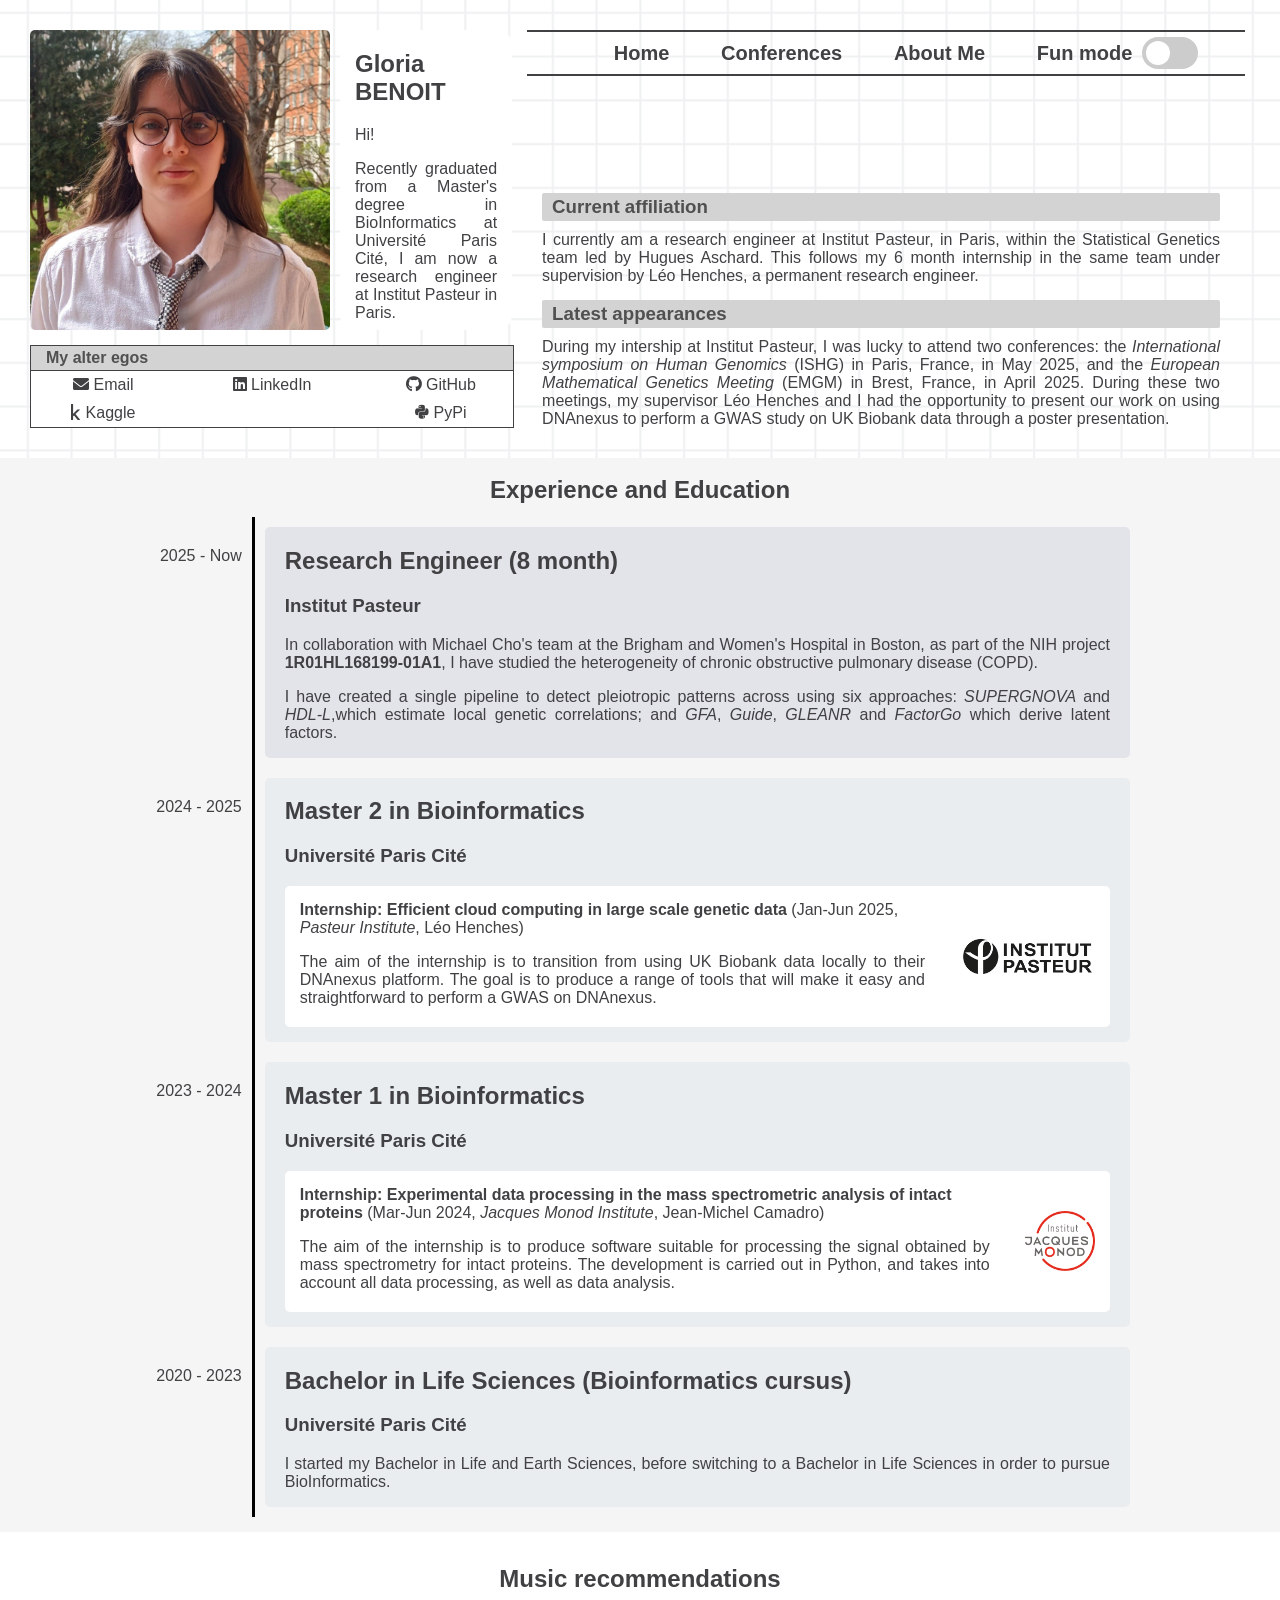
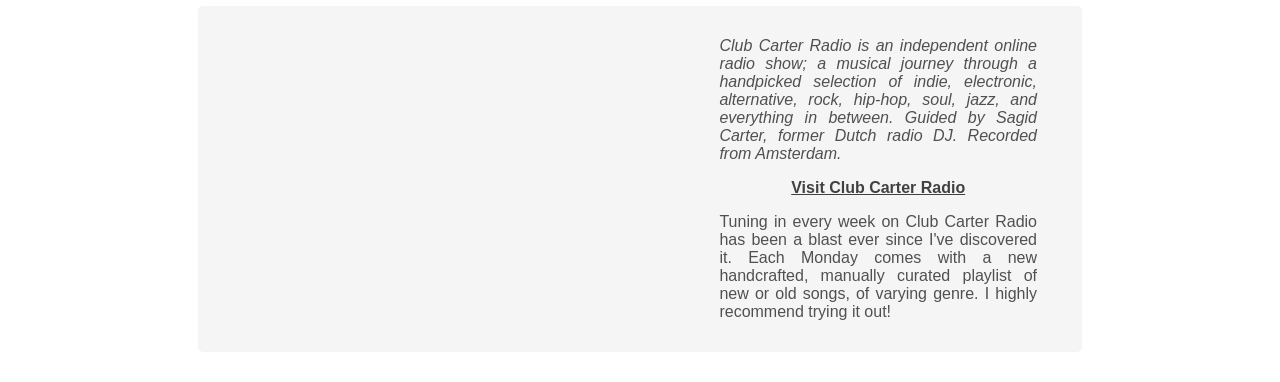
==== about.html @ c1fc7b9f "full architecture rehaul + fun mode debut" ====
<!doctype html>
<html lang="eng">
    <head>
        <meta charset="utf-8">
        <title> About Me </title>
        <link rel="icon" type="image/x-icon" href="../img/keycap.png">

        <link rel="stylesheet" href="https://cdnjs.cloudflare.com/ajax/libs/font-awesome/6.0.0/css/all.min.css">
        <link rel="stylesheet" href="funmode.css">
        <link rel="stylesheet" href="style.css">
    </head>
    <body>
        <script src="./funmode.js"></script>
        <main>
            <section class="header">
                <div class="header-left">
                    <div class="header-info">
                        <img id="pp" width="300" height="300" src="../img/pp.jpg" alt="Gloria Benoit">
                        <div class="header-description">
                            <h1> Gloria BENOIT </h1>
                            <p> Hi! </p>
                            <p> Recently graduated from a Master's degree in BioInformatics at Université Paris Cité, I am now a research engineer at Institut Pasteur in Paris. </p>
                        </div>
                    </div>

                    <div class="header-contact">
                        <h4> My alter egos </h4>
                        <div class="header-links">
                            <a href="mailto:gloria.benoit@pasteur.fr" class="profile-link">
                                <i class="fas fa-envelope"></i> Email
                            </a>
                            <a href="https://www.linkedin.com/in/gloria-benoit-bi/" class="profile-link">
                                <i class="fab fa-linkedin"></i> LinkedIn
                            </a>
                            <a href="https://github.com/gloriabenoit" class="profile-link">
                                <i class="fab fa-github"></i> GitHub
                            </a>
                            <a href="https://www.kaggle.com/gloriabenoit" class="profile-link">
                                <i class="fab fa-kaggle"></i> Kaggle
                            </a>
                            <a href="https://pypi.org/user/glbenoit/" class="profile-link">
                                <i class="fab fa-python"></i> PyPi
                            </a>
                        </div>
                    </div>
                </div>
                <div class="header-right">
                    <nav> 
                        <ul class='navbar'>
                            <li><a href='./index.html'> Home </a></li>
                            <li><a href='./conferences.html'> Conferences </a></li>
                            <li><a href='./about.html'> About Me </a></li>
                            <li>
                                <div class="funmode">
                                    <p>Fun mode</p>
                                    <label class="switch">
                                        <input type="checkbox" id="funCheckbox">
                                        <span class="slider round"></span>
                                    </label>
                                </div>
                            </li>
                        </ul>
                    </nav>
                    <div class="header-news">
                        <div class="news">
                            <h3>Current affiliation</h3>
                            <p>
                                I currently am a research engineer at Institut Pasteur, in Paris, within the Statistical Genetics team led by Hugues Aschard.
                                This follows my 6 month internship in the same team under supervision by Léo Henches, a permanent research engineer.
                            </p>
                        </div>
                        <div class="news">
                            <h3>Latest appearances</h3>
                            <p>
                                During my intership at Institut Pasteur, I was lucky to attend two conferences:
                                the <i>International symposium on Human Genomics</i> (ISHG) in Paris, France, in May 2025, and
                                the <i>European Mathematical Genetics Meeting</i> (EMGM) in Brest, France, in April 2025.
                                During these two meetings, my supervisor Léo Henches and I had the opportunity to present our work on
                                using DNAnexus to perform a GWAS study on UK Biobank data through a poster presentation.
                            </p>
                        </div>
                    </div>
                </div>
            </section>

            <section class="experience-section box-section">       
                <h1>Experience and Education</h1>
                <div class="experience">
                    <!-- Timeline Entry -->
                    <div class="experience-entry">
                        <div class="experience-date">2025 - Now</div>
                        <a href="https://research.pasteur.fr/en/team/statistical-genetics/" class="experience-content" target="_blank">
                            <h2>Research Engineer (8 month)</h2>
                            <h3>Institut Pasteur</h3>
                            <p>
                                In collaboration with Michael Cho's team at the Brigham and Women's Hospital in Boston,
                                as part of the NIH project <b>1R01HL168199-01A1</b>,
                                I have studied the heterogeneity of chronic obstructive pulmonary disease (COPD).
                            </p>
                            <p>
                                I have created a single pipeline to detect pleiotropic patterns across using six approaches:  <i>SUPERGNOVA</i>
                                and <i>HDL-L</i>,which estimate local genetic correlations; and <i>GFA</i>, <i>Guide</i>, <i>GLEANR</i> and <i>FactorGo</i>
                                which derive latent factors. 
                            </p>
                        </a>
                    </div> 

                    <!-- Timeline Entry -->
                    <div class="experience-entry">
                        <div class="experience-date">2024 - 2025</div>
                        <a href="https://odf.u-paris.fr/fr/offre-de-formation/master-XB/sciences-technologies-sante-STS/bio-informatique-K2VO60MU/master-bioinformatique-parcours-biologie-informatique-IJTUMHHO.html" class="experience-content education" target="_blank">
                            <h2>Master 2 in Bioinformatics</h2>
                            <h3>Université Paris Cité</h3>
                            <p></p>
                            <div class="experience-internship">
                                <div class="experience-description">
                                    <b>Internship: Efficient cloud computing in large scale genetic data</b> (Jan-Jun 2025, <i>Pasteur Institute</i>, Léo Henches)
                                    <p>The aim of the internship is to transition from using UK Biobank data locally to their DNAnexus platform.
                                        The goal is to produce a range of tools that will make it easy and straightforward to perform a GWAS on DNAnexus.
                                    </p>
                                </div>
                                <img src="../img/pasteur_logo.jpg" alt="Institut Pasteur" width="135px">
                            </div>
                        </a>
                    </div>

                    <!-- Timeline Entry -->
                    <div class="experience-entry">
                        <div class="experience-date">2023 - 2024</div>
                        <a href="https://odf.u-paris.fr/fr/offre-de-formation/master-XB/sciences-technologies-sante-STS/bio-informatique-K2VO60MU/master-bioinformatique-parcours-biologie-informatique-IJTUMHHO.html" class="experience-content education" target="_blank">
                            <h2>Master 1 in Bioinformatics</h2>
                            <h3>Université Paris Cité</h3>
                            <p></p>
                            <div class="experience-internship">
                                <div class="experience-description">
                                    <b>Internship: Experimental data processing in the mass spectrometric analysis of intact proteins</b> (Mar-Jun 2024, <i>Jacques Monod Institute</i>, Jean-Michel Camadro)
                                    <p>The aim of the internship is to produce software suitable for processing the signal obtained by mass spectrometry for intact proteins.
                                        The development is carried out in Python, and takes into account all data processing, as well as data analysis.
                                    </p>
                                </div>
                                <img src="../img/ijm_logo.png" alt="Institut Jacques Monod" height="60px">
                            </div>
                        </a>
                    </div>

                    <!-- Timeline Entry -->
                    <div class="experience-entry">
                        <div class="experience-date">2020 - 2023</div>
                        <a href="https://odf.u-paris.fr/fr/offre-de-formation/licence-XA/sciences-technologies-sante-STS/sciences-de-la-vie-K2VOD4MO/licence-sciences-de-la-vie-parcours-biologie-informatique-bi-JRM9ZHZ9.html" class="experience-content education" target="_blank">
                            <h2>Bachelor in Life Sciences (Bioinformatics cursus)</h2>
                            <h3>Université Paris Cité</h3>
                            <p>I started my Bachelor in Life and Earth Sciences, before switching to a Bachelor in Life Sciences in order to pursue BioInformatics.</p> 
                        </a>
                    </div>
                </div>
            </section>

            <section class="soundtrack-section box-section">
                <h1>Music recommendations</h1>
                <div class="soundtrack box-basic">
                    <div class="video">
                        <iframe width="100%" height="100%" src="https://www.youtube.com/embed/uU2ngVFyUsM?si=amuEara5XaNT44kz"
                                title="Soundtrack recommendation"
                                frameborder="0" allow="accelerometer; autoplay; clipboard-write;
                                encrypted-media; gyroscope; picture-in-picture; web-share"
                                referrerpolicy="strict-origin-when-cross-origin" allowfullscreen>
                        </iframe>      
                    </div>
                    <div class="soundtrack-info">
                        <p>
                            <i>
                                Club Carter Radio is an independent online radio show;
                                a musical journey through a handpicked selection of indie,
                                electronic, alternative, rock, hip-hop, soul, jazz, and everything in between.
                                Guided by Sagid Carter, former Dutch radio DJ.
                                Recorded from Amsterdam.
                            </i>
                        </p>
                        <a href="https://www.sagidcarter.com/club-carter-radio" target="_blank">Visit Club Carter Radio</a>
                        <p>
                            Tuning in every week on Club Carter Radio has been a blast ever
                            since I've discovered it.
                            Each Monday comes with a new handcrafted, manually curated playlist of new or old songs, of varying genre.
                            I highly recommend trying it out!
                        </p>
                    </div>
                </div>
            </section> 

        </main>
    </body>
</html>
---- funmode.css ----
/* COMMON STUFF */
/* Basics */
.funmode {
  display: flex;
  flex-direction: row;
  align-items: center;
}

.funmode p {
  padding-right: 10px;
  margin: 0;
}

.fun .funmode {
  color: pink;
}


/* Toggle switch */
.switch {
  position: relative;
  display: inline-block;
  width: 56px;
  height: 32px;
}

.switch input {
  opacity: 0;
  width: 0;
  height: 0;
}

.slider {
  position: absolute;
  cursor: pointer;
  top: 0;
  left: 0;
  right: 0;
  bottom: 0;
  background-color: #ccc;
  -webkit-transition: .4s;
  transition: .4s;
}

.slider:before {
  position: absolute;
  content: "";
  height: 24px;
  width: 24px;
  left: 4px;
  bottom: 4px;
  background-color: white;
  -webkit-transition: .4s;
  transition: .4s;
}

input:checked + .slider {
  background-color: pink;
}

input:focus + .slider {
  box-shadow: 0 0 1px pink;
}

input:checked + .slider:before {
  -webkit-transform: translateX(24px);
  -ms-transform: translateX(24px);
  transform: translateX(24px);
}

.slider.round {
  border-radius: 32px;
}

.slider.round:before {
  border-radius: 50%;
}


/* HOMEPAGE */
.fun #pp {
  content:url("../img/pp_fun.jpg");
}

body.fun {
  background-image: url("../img/grid_fun.png");
  background-size: 640px 640px;
}

.fun .box-basic {
  color: #bd632f;
  background-color: #fcf5ef;
}

.fun .header-contact h4 {
  background: #ffd6a0;
  color: #bd632f;
}

.fun .news h3 {
  background: #ffd6a0;
  color: #bd632f;
}

/* CONFERENCES */
/* Poster gallery */
.fun .gallery * {
  background: #fcf5ef;
  color: #bd442f;
}

/* ABOUT ME */
/* Experiences */
.fun .experience-section {
  background-color: #fcf5ef;
}

.fun .experience-content {
  background-color: #f7e8db;
}

.fun .experience-content.education {
  background-color: #f7eddb;
}

/* Soundtrack */
.fun .soundtrack-info a {
  color: #bd442f;
}
---- style.css ----
/* COMMON STUFF */
/* Basics */
body {
  font-family: Helvetica, sans-serif;
  color: #414144;
  background-image: url("../img/grid.png");
  background-repeat: repeat;
  background-attachment:fixed;
  background-position: center;
  background-size: 350px 350px;
  margin: 0;
  padding: 0;
}

p {
  text-align: justify;
}

.box-section {
  text-align: center;
  margin: 15px;
  padding: 15px;
  display: flex;
  flex-direction: column;
  align-items: center;
}

.box-section h1 {
  background: white;
  padding: 3px 15px;
  margin: 0 0 10px 0;
  display: inline-flex;
}

.box-basic {
  color: #505050;
  background-color: whitesmoke;
  border-radius: 5px;
  text-decoration: none;
  position: relative;
}

.box-basic:hover {
  box-shadow: 0px 0px 10px rgba(122, 122, 122, 0.2);
  transform: scale(1.01);
}


/* Navigation bar */
nav {
  display: flex;
  align-items: flex-start;
  border-top: solid 2px #414144;
  border-bottom: solid 2px #414144;
  width: 100%;
  font-weight: bold;
  font-size: 1.25em;
  padding: 5px;
}

.navbar{
	margin: 0;
	display: flex;
	align-items: center;
	justify-content: space-evenly;
  width: 100%;
}
.navbar li{
	display: inline;
	margin: 0 10px;
	text-align: center;
}

li a {
	color: #414144;
}

li a:link, a:visited, a:active {
	text-decoration: none;
}


/* Header */
.header {
  display: flex;
  justify-content: space-between;
  margin: 15px;
  padding: 15px;
}


/* Left panel */
.header-left {
  padding-right: 15px;
}

.header-info {
  display: flex;
  width: 100%;
}

.header-info img {
  border-radius: 5px;
}

.header-description {
  padding: 0 15px;
  background: white;
  border-radius: 15px;
  margin-left: 10px;
  height: 300px;
  max-width: 200px;
}

.header-contact {
  background: white;
  margin-top: 15px;
  border: solid 1px #414144;
  width: 100%;
}

.header-contact h4 {
  margin: 0;
  background: lightgray;
  padding: 3px 0 3px 15px;
  border-bottom: solid 1px #414144;
  color: #505050;
}

.header-links {
  display: flex;
  flex-direction: row;
  flex-wrap: wrap;
  justify-content: space-between;
}

.header-links a {
  width: 30%;
  padding: 5px 0;
  text-align: center;
  text-decoration: none;
  color: #414144;
}


/* Right panel */
.header-right {
  width: 65%;
  padding-right: 15px;
  display: flex;
  justify-content: space-between;
  flex-direction: column;
}

.news {
  padding: 15px 15px 0;
}

.news h3 {
  background: lightgray;
  color: #505050;
  margin: 0;
  padding: 3px 0 3px 10px;
  border-radius: 2px;
}
.news p {
 margin: 10px 0 0; 
}


/* Project highlights */
.project .project-entry {
  display: flex;
  margin: 0 50px 30px;
}

.project-entry.right {
  justify-content: end;
}

.project-entry.left {
  justify-content: start;
}

.project .project-entry:last-child {
  margin-bottom: 0;
}

.project-content {
  display: flex;
  justify-content: space-between;
  padding: 15px;
  width: 85%;
  align-items: center;
}

.project-content img {
  width: 50%;
}

.project-info {
  padding: 15px;
  width: 45%;
}


/* POSTER GALLERY */
.posters .gallery {
  width: 100%;
  display: flex;
  justify-content: space-between;
}

.gallery .carousel {
  width: 18%;
  height: fit-content;
  padding: 15px;
  border-radius: 5px;
}

.carousel .entry {
  aspect-ratio: 1 / 1;
  width: 100%;
  height: min-content;
  margin-bottom: 15px;
  border: solid 2px #414144;
}

.carousel .entry:last-child {
  margin-bottom: 0;
}

.carousel .entry img {
  width: 100%;
  height: 100%;
  object-fit: cover;
}

.gallery .carousel, .highlight {
  background: whitesmoke;
}

.gallery .highlight {
  border-radius: 10px;
  width: 78%;
}

.highlight .entry {
  display: none;
  padding: 15px 45px 0;
}

.highlight .entry.active {
  display: block;
}

.highlight img {
  width: 70%;
}

/* ABOUT ME */
/* Experiences */
.experience-section {
  background-color: whitesmoke;
  width: auto;
}

.experience-section h1 {
  background: none;
}

.experience-section.box-section {
  text-align: center;
  margin: 15px 0;
}

.experience {
  display: flex;
  flex-direction: column;
  justify-content: center;
}

.experience-entry {
  display: flex;
  justify-content: space-between;
  max-width: 1300px;
  width: 80%;
  margin: 0 auto;
}

.experience-entry a {
  text-decoration: none;
}

.experience-date {
  width: 10%;
  border-right: solid 3px black;
  padding: 30px 10px;
  text-align: end;
}

.experience-content {
  background-color: #e3e4e9;
  text-decoration: none;
  color: #414144;
  width: 90%;
  padding: 0 20px;
  border-radius: 5px;
  margin: 10px;
  text-align: start;
}

.experience-content.education {
  background-color: #eaedef;
}

.experience-content:hover {
  box-shadow: 0px 0px 10px rgba(122, 122, 122, 0.2);
  transform: scale(1.005);
}

.experience-internship {
  background-color: white;
  border-radius: 5px;
  padding: 15px;
  margin-bottom: 15px;
  display: flex;
  justify-content: space-between;
  align-items: center;
}

.experience-description {
  padding-right: 35px;
}

.experience-description p {
  margin-bottom: 5px;
}

.experience-year {
  display: flex;
  justify-content: space-between;
  margin-bottom: 15px;
  text-align: center;
}

.experience-year h4 {
  margin-top: 5px;
}

.experience-year p {
  margin: 5px 0;
}

.experience-year .first_second {
  width: 66%;
}

.experience-year .third {
  width: 33%;
}

.experience-year * {
  background-color: white;
  border-radius: 5px;
  margin: 0;
}


/* Soundtrack */
.soundtrack-section {
  display: flex;
  flex-direction: column;
  align-items: center;
}

.soundtrack-section h1 {
  background: white;
  padding: 3px 15px;
}

.soundtrack {
  width: 70%;
  display: flex;
  align-items: center;
  padding: 15px;
}

.soundtrack .video {
  width: 60%;
  aspect-ratio: 16 / 9;
}

.soundtrack-info {
  width: 40%;
  text-align: center;
  padding: 0 30px;
}

.soundtrack-info a {
  color: #414144;
  font-weight: bold;
}
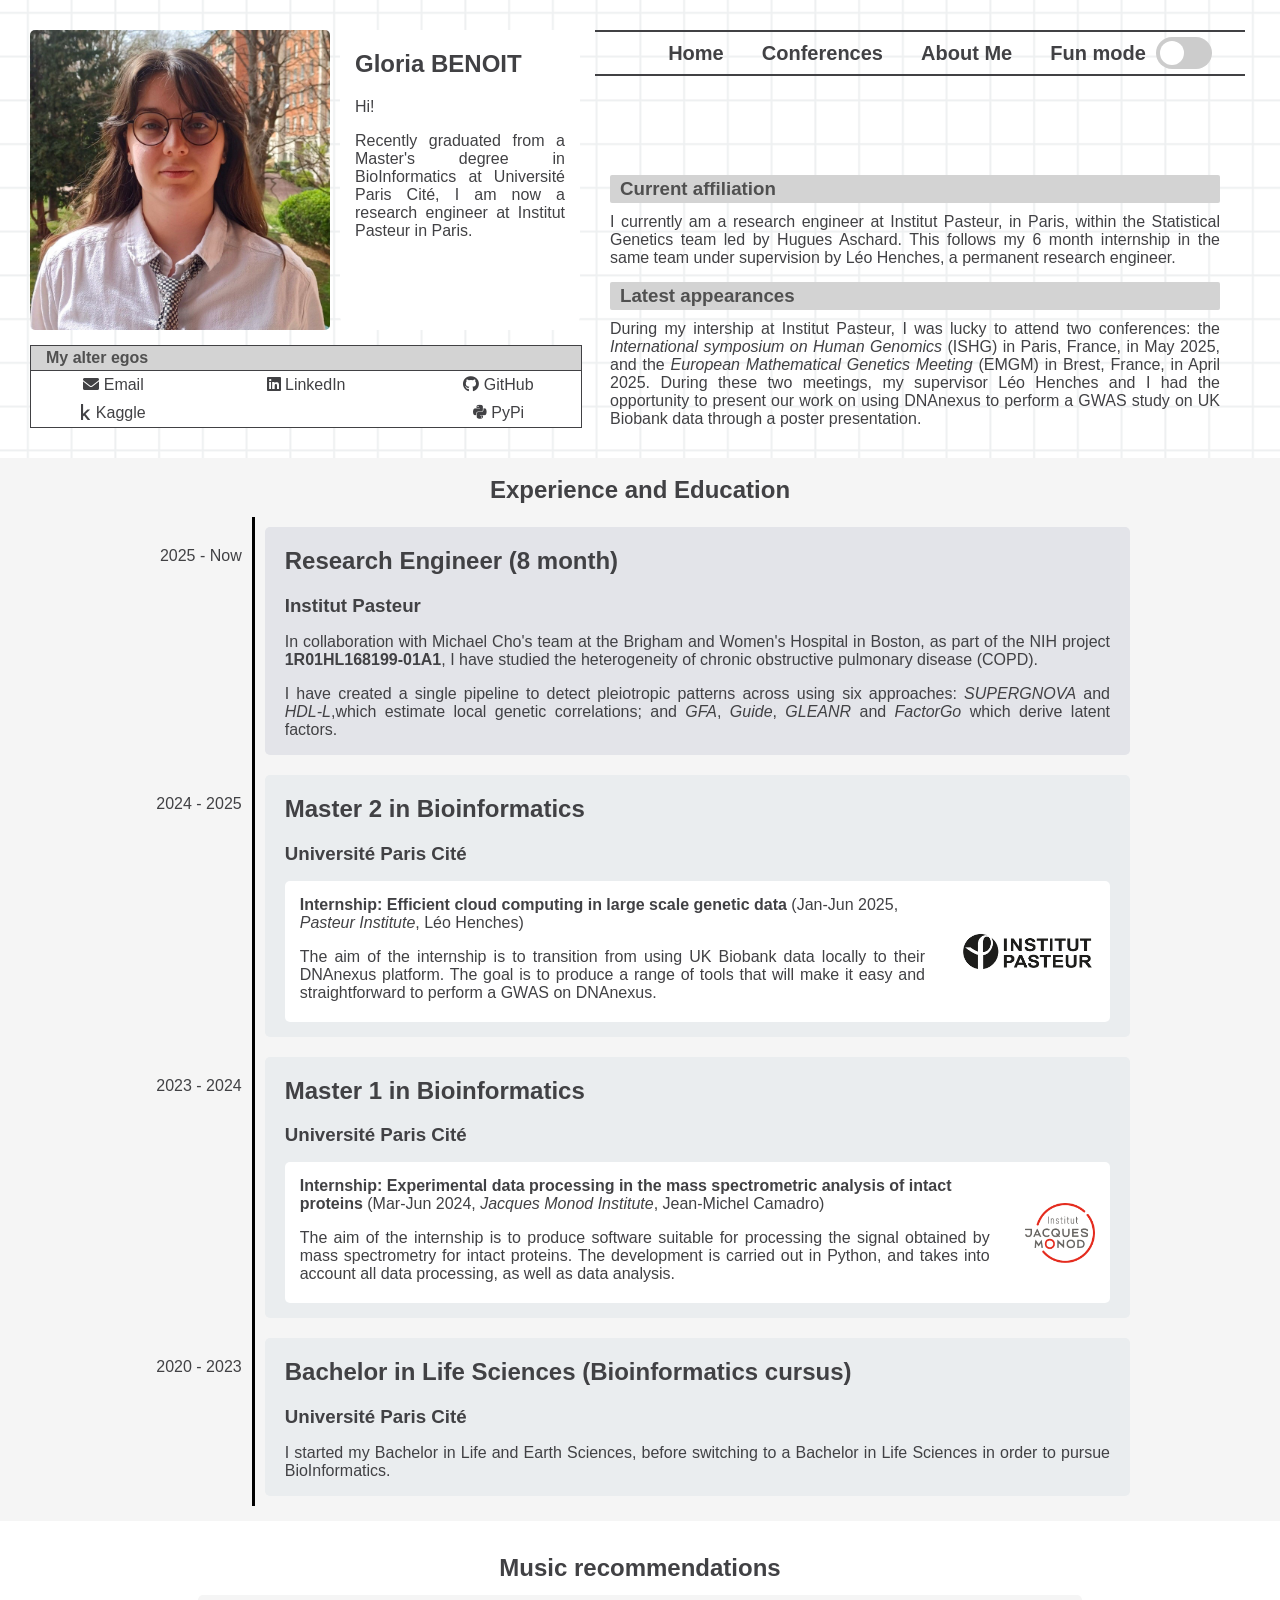
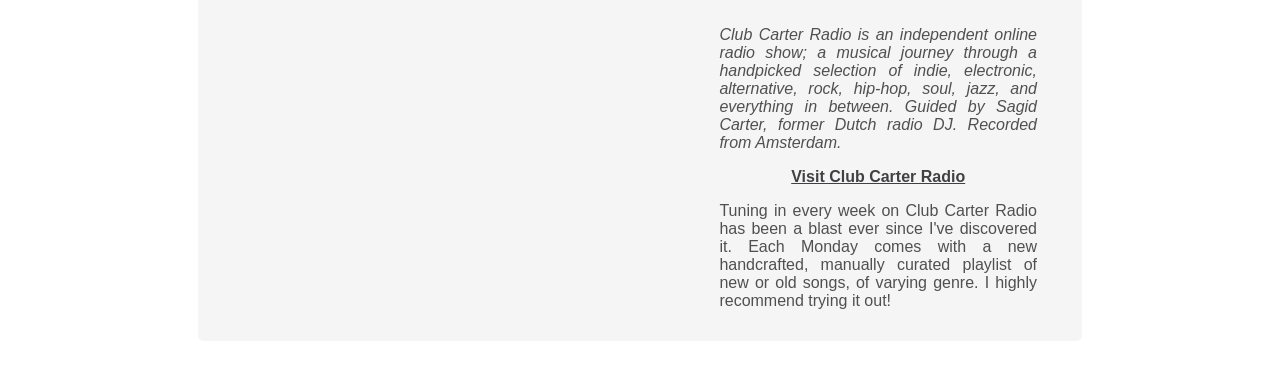
==== commit 5134ed6e: "path correction + additional poster info" ====
--- a/about.html
+++ b/about.html
@@ -3,7 +3,7 @@
     <head>
         <meta charset="utf-8">
         <title> About Me </title>
-        <link rel="icon" type="image/x-icon" href="../img/keycap.png">
+        <link rel="icon" type="image/x-icon" href="./img/keycap.png">
 
         <link rel="stylesheet" href="https://cdnjs.cloudflare.com/ajax/libs/font-awesome/6.0.0/css/all.min.css">
         <link rel="stylesheet" href="funmode.css">
@@ -15,7 +15,7 @@
             <section class="header">
                 <div class="header-left">
                     <div class="header-info">
-                        <img id="pp" width="300" height="300" src="../img/pp.jpg" alt="Gloria Benoit">
+                        <img id="pp" width="300" height="300" src="./img/pp.jpg" alt="Gloria Benoit">
                         <div class="header-description">
                             <h1> Gloria BENOIT </h1>
                             <p> Hi! </p>
@@ -119,7 +119,7 @@
                                         The goal is to produce a range of tools that will make it easy and straightforward to perform a GWAS on DNAnexus.
                                     </p>
                                 </div>
-                                <img src="../img/pasteur_logo.jpg" alt="Institut Pasteur" width="135px">
+                                <img src="./img/pasteur_logo.jpg" alt="Institut Pasteur" width="135px">
                             </div>
                         </a>
                     </div>
@@ -138,7 +138,7 @@
                                         The development is carried out in Python, and takes into account all data processing, as well as data analysis.
                                     </p>
                                 </div>
-                                <img src="../img/ijm_logo.png" alt="Institut Jacques Monod" height="60px">
+                                <img src="./img/ijm_logo.png" alt="Institut Jacques Monod" height="60px">
                             </div>
                         </a>
                     </div>
--- a/funmode.css
+++ b/funmode.css
@@ -79,11 +79,11 @@
 
 /* HOMEPAGE */
 .fun #pp {
-  content:url("../img/pp_fun.jpg");
+  content:url("./img/pp_fun.jpg");
 }
 
 body.fun {
-  background-image: url("../img/grid_fun.png");
+  background-image: url("./img/grid_fun.png");
   background-size: 640px 640px;
 }
 
--- a/style.css
+++ b/style.css
@@ -3,7 +3,7 @@
 body {
   font-family: Helvetica, sans-serif;
   color: #414144;
-  background-image: url("../img/grid.png");
+  background-image: url("./img/grid.png");
   background-repeat: repeat;
   background-attachment:fixed;
   background-position: center;
@@ -92,6 +92,8 @@
 /* Left panel */
 .header-left {
   padding-right: 15px;
+  width: 35%;
+  min-width: 550px;
 }
 
 .header-info {
@@ -109,7 +111,6 @@
   border-radius: 15px;
   margin-left: 10px;
   height: 300px;
-  max-width: 200px;
 }
 
 .header-contact {
@@ -145,7 +146,7 @@
 
 /* Right panel */
 .header-right {
-  width: 65%;
+  width: 60%;
   padding-right: 15px;
   display: flex;
   justify-content: space-between;
@@ -258,6 +259,19 @@
   width: 70%;
 }
 
+.highlight .entry-info {
+  text-align: justify;
+}
+
+.entry-info  h2, h3{
+  margin-bottom: 0;
+}
+
+.entry-info  h3{
+  padding-top: 5px;
+  margin: 0;
+}
+
 /* ABOUT ME */
 /* Experiences */
 .experience-section {
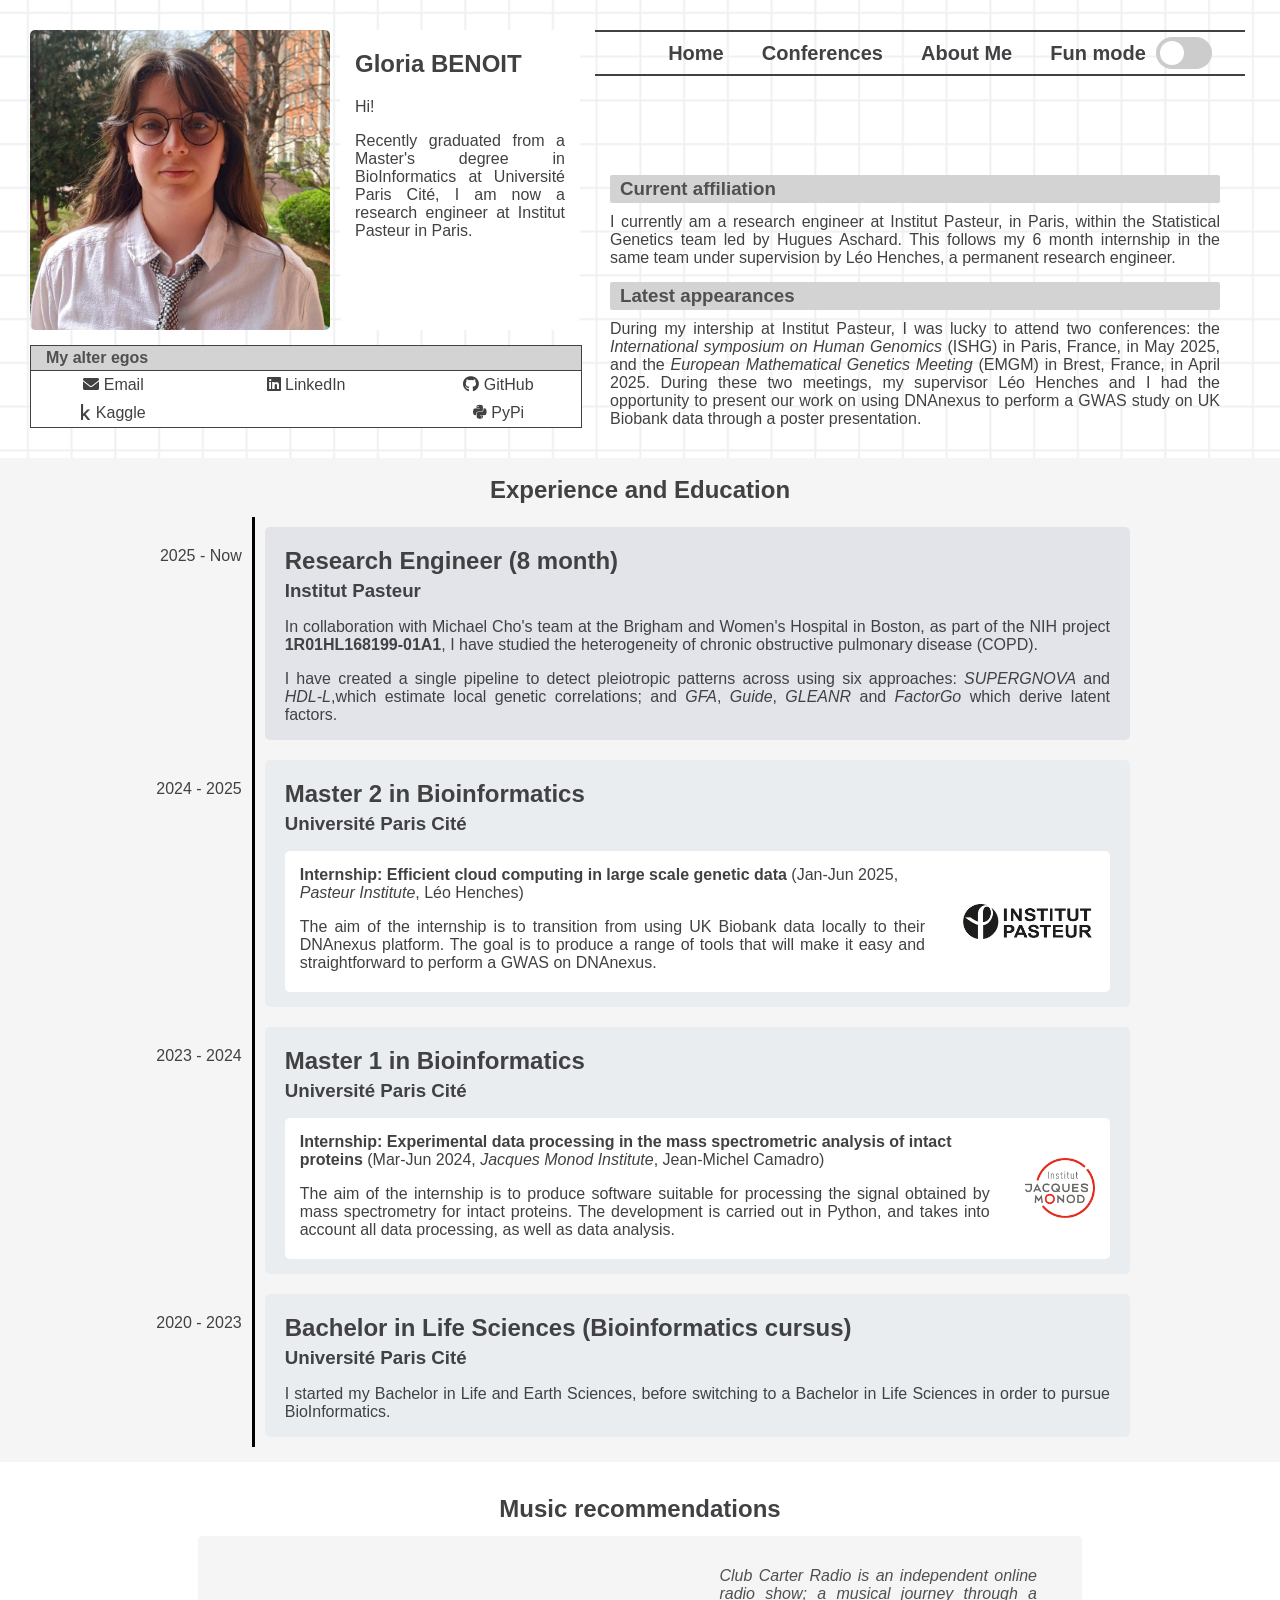
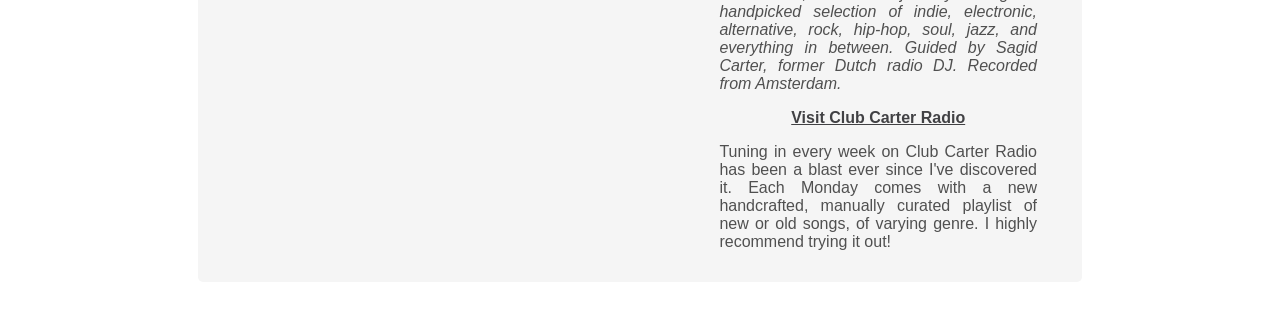
==== commit bdb55e11: "funmode: gif first batch" ====
--- a/about.html
+++ b/about.html
@@ -7,6 +7,7 @@
 
         <link rel="stylesheet" href="https://cdnjs.cloudflare.com/ajax/libs/font-awesome/6.0.0/css/all.min.css">
         <link rel="stylesheet" href="funmode.css">
+        <link rel="stylesheet" href="gifs.css">
         <link rel="stylesheet" href="style.css">
     </head>
     <body>
@@ -20,6 +21,7 @@
                             <h1> Gloria BENOIT </h1>
                             <p> Hi! </p>
                             <p> Recently graduated from a Master's degree in BioInformatics at Université Paris Cité, I am now a research engineer at Institut Pasteur in Paris. </p>
+                            <img class="gif" id="studying_monkey" alt="Studying monkey gif"" width="50" height="50" src="./gif/studying_monkey.gif">
                         </div>
                     </div>
 
@@ -176,7 +178,10 @@
                                 Recorded from Amsterdam.
                             </i>
                         </p>
-                        <a href="https://www.sagidcarter.com/club-carter-radio" target="_blank">Visit Club Carter Radio</a>
+                        <div class="soundtrack-link">
+                            <a href="https://www.sagidcarter.com/club-carter-radio" target="_blank">Visit Club Carter Radio</a>
+                            <img class="gif" id="punk_dj" alt="DJ with a mohawk gif" src="./gif/punk_dj.gif">
+                        </div>
                         <p>
                             Tuning in every week on Club Carter Radio has been a blast ever
                             since I've discovered it.
--- a/funmode.css
+++ b/funmode.css
@@ -104,7 +104,11 @@
 
 /* CONFERENCES */
 /* Poster gallery */
-.fun .gallery * {
+.fun .gallery .carousel {
+  background: #fcf5ef;
+}
+
+.fun .gallery .highlight {
   background: #fcf5ef;
   color: #bd442f;
 }
--- a/gifs.css
+++ b/gifs.css
@@ -0,0 +1,42 @@
+.gif {
+  display: none;
+}
+
+.fun .gif{
+  display: block;
+}
+
+#studying_monkey {
+  position: absolute;
+  bottom: 0;
+  right: 0;
+  padding: 5px;
+}
+
+#hanging_painter {
+    position: absolute;
+    top: 0;
+    height: 200px;
+    width: auto;
+    right: 30%;
+}
+
+#dancing_computer {
+    width: 40%;
+}
+
+#terminal_pulse {
+    width: 50%;
+}
+
+#punk_dj {
+    width: 70%;
+}
+
+@media (orientation: portrait) {
+  #studying_monkey {
+    padding: 15px;
+    height: 75px;
+    width: 75px;
+  }
+}
--- a/style.css
+++ b/style.css
@@ -37,7 +37,6 @@
   background-color: whitesmoke;
   border-radius: 5px;
   text-decoration: none;
-  position: relative;
 }
 
 .box-basic:hover {
@@ -111,6 +110,7 @@
   border-radius: 15px;
   margin-left: 10px;
   height: 300px;
+  position: relative;
 }
 
 .header-contact {
@@ -168,7 +168,7 @@
  margin: 10px 0 0; 
 }
 
-
+/* HOMEPAGE */
 /* Project highlights */
 .project .project-entry {
   display: flex;
@@ -202,10 +202,16 @@
 .project-info {
   padding: 15px;
   width: 45%;
-}
-
-
-/* POSTER GALLERY */
+  display: flex;
+  flex-direction: column;
+  align-items: center;
+}
+
+.project-info p {
+  margin-top: 0;
+}
+
+/* CONFERENCES */
 .posters .gallery {
   width: 100%;
   display: flex;
@@ -217,6 +223,8 @@
   height: fit-content;
   padding: 15px;
   border-radius: 5px;
+  display: flex;
+  flex-direction: column;
 }
 
 .carousel .entry {
@@ -237,13 +245,15 @@
   object-fit: cover;
 }
 
-.gallery .carousel, .highlight {
+.gallery .carousel {
   background: whitesmoke;
 }
 
 .gallery .highlight {
   border-radius: 10px;
   width: 78%;
+  background: whitesmoke;
+  position: relative;
 }
 
 .highlight .entry {
@@ -263,7 +273,7 @@
   text-align: justify;
 }
 
-.entry-info  h2, h3{
+.entry-info  h2{
   margin-bottom: 0;
 }
 
@@ -300,6 +310,15 @@
   max-width: 1300px;
   width: 80%;
   margin: 0 auto;
+}
+
+.experience-entry  h2{
+  margin-bottom: 0;
+}
+
+.experience-entry  h3{
+  padding-top: 5px;
+  margin: 0;
 }
 
 .experience-entry a {
@@ -409,9 +428,118 @@
   width: 40%;
   text-align: center;
   padding: 0 30px;
+  display: flex;
+  flex-direction: column;
+  align-items: center;
 }
 
 .soundtrack-info a {
   color: #414144;
   font-weight: bold;
 }
+
+.soundtrack-link {
+  display: flex;
+  align-items: center;
+}
+
+/* VERTICAL MODE */
+@media (orientation: portrait) {
+  /* COMMON STUFF */
+  html {
+    font-size: 22px;
+  }
+  
+  /* Header */
+  .header {
+    flex-direction: column;
+  }
+
+  .header-left {
+    padding-right: 0;
+    padding-bottom: 15px;
+    width: 100%;
+  }
+
+  .header-right {
+    width: 100%;
+    padding-right: 0;
+  }
+
+  /* HOMEPAGE */
+  .right .project-content {
+    flex-direction: column;
+  }
+
+  .left .project-content {
+    flex-direction: column-reverse;
+  }
+
+  .project-content img {
+    width: 80%;
+  }
+
+  .project-info {
+    padding: 0 15px 15px;
+    width: 90%;
+  }
+
+  /* CONFERENCES */
+  .posters .gallery {
+    flex-direction: column;
+  }
+
+  .gallery .carousel {
+    height: 200px;
+    width: fit-content;
+    display: flex;
+    flex-direction: row;
+    margin-bottom: 15px;
+  }
+
+  .carousel .entry {
+    aspect-ratio: 1 / 1;
+    height: 100%;
+    width: min-content;
+    margin-right: 15px;
+    margin-bottom: 0;
+  }
+
+  .carousel .entry:last-child {
+    margin-right: 0;
+  }
+
+  .gallery .highlight {
+    width: 100%;
+  }
+
+  .highlight img {
+    width: 90%;
+  }
+
+  /* ABOUT ME */
+  /* Experiences */
+  .experience-internship {
+    flex-direction: column;
+  }
+
+  .experience-internship img {
+    padding-top: 5px;
+  }
+
+  /* Music recommandation */
+  .soundtrack {
+    flex-direction: column;
+    width: 80%;
+  }
+
+  .soundtrack .video {
+    width: 90%;
+  }
+
+  .soundtrack-info {
+    width: 90%;
+    text-align: center;
+    padding: 15px 30px 0;
+  }
+}
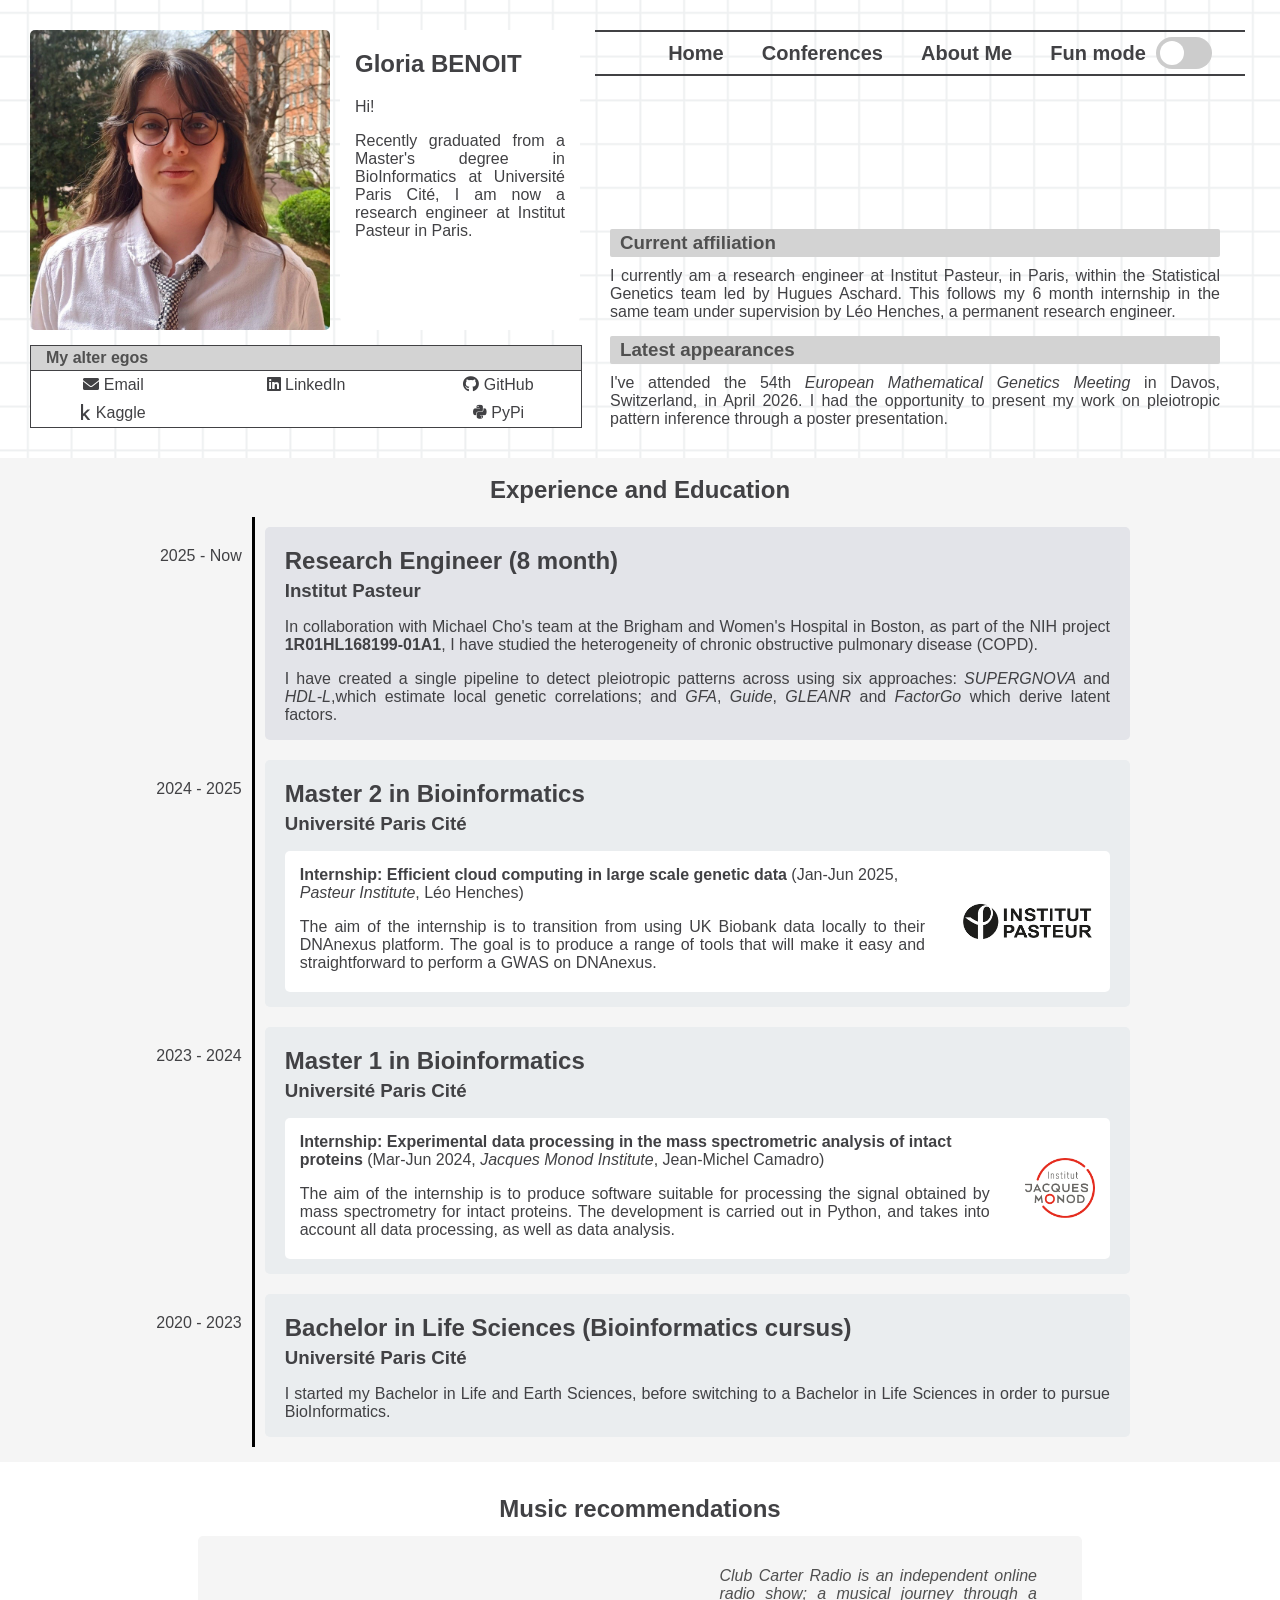
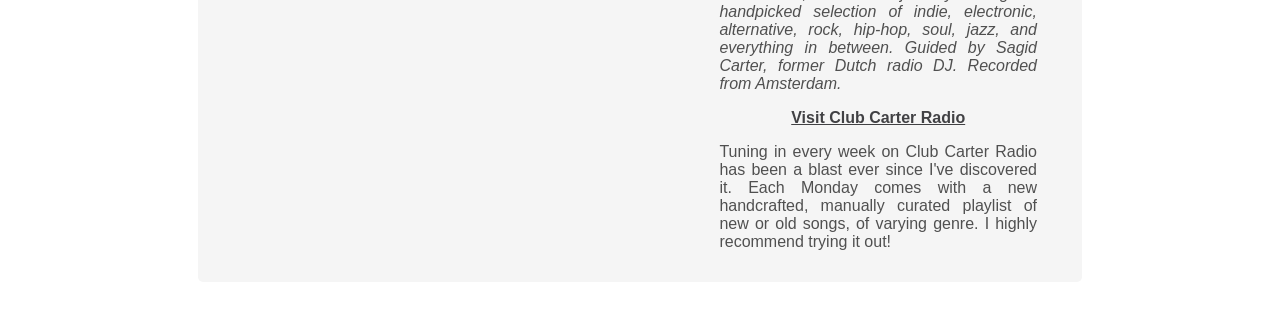
==== commit 5d1c745e: "update conference attendance" ====
--- a/about.html
+++ b/about.html
@@ -74,11 +74,8 @@
                         <div class="news">
                             <h3>Latest appearances</h3>
                             <p>
-                                During my intership at Institut Pasteur, I was lucky to attend two conferences:
-                                the <i>International symposium on Human Genomics</i> (ISHG) in Paris, France, in May 2025, and
-                                the <i>European Mathematical Genetics Meeting</i> (EMGM) in Brest, France, in April 2025.
-                                During these two meetings, my supervisor Léo Henches and I had the opportunity to present our work on
-                                using DNAnexus to perform a GWAS study on UK Biobank data through a poster presentation.
+                                I've attended the 54th <i>European Mathematical Genetics Meeting</i> in Davos, Switzerland, in April 2026.
+                                I had the opportunity to present my work on pleiotropic pattern inference through a poster presentation.
                             </p>
                         </div>
                     </div>
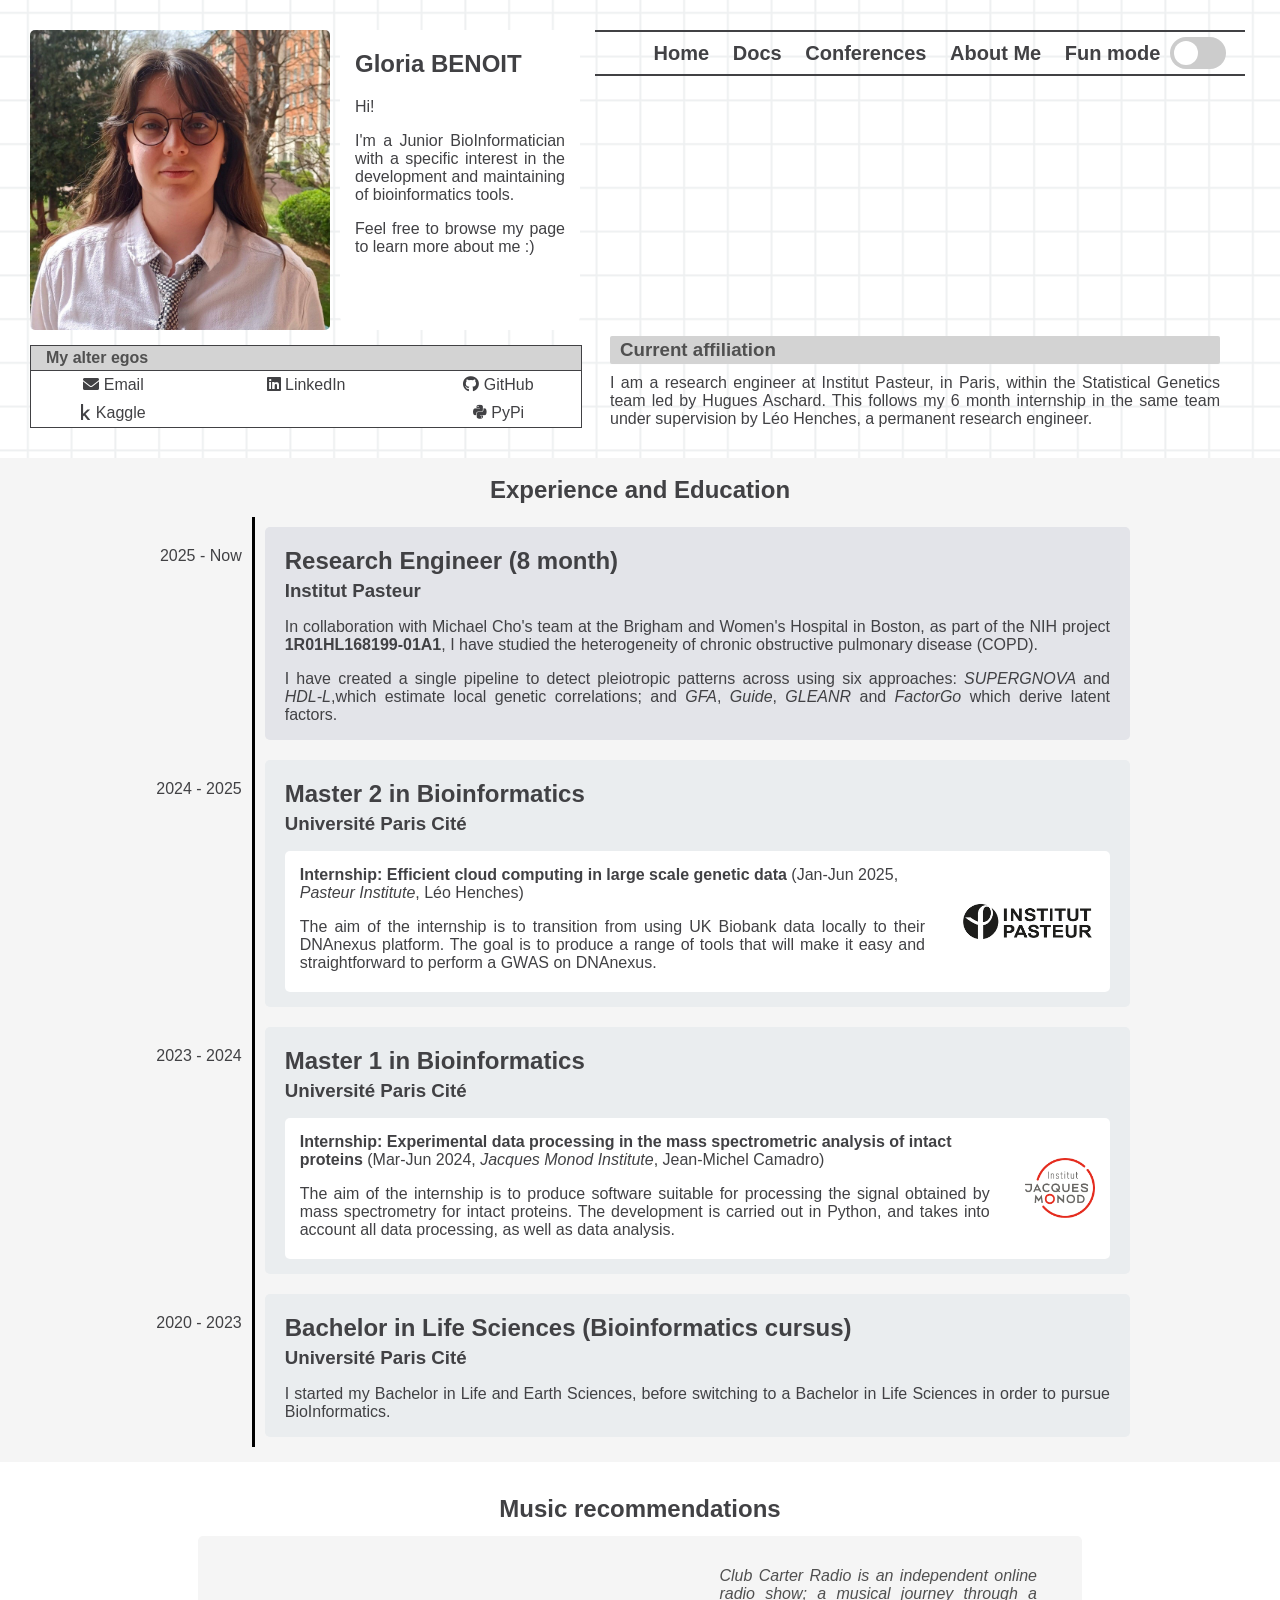
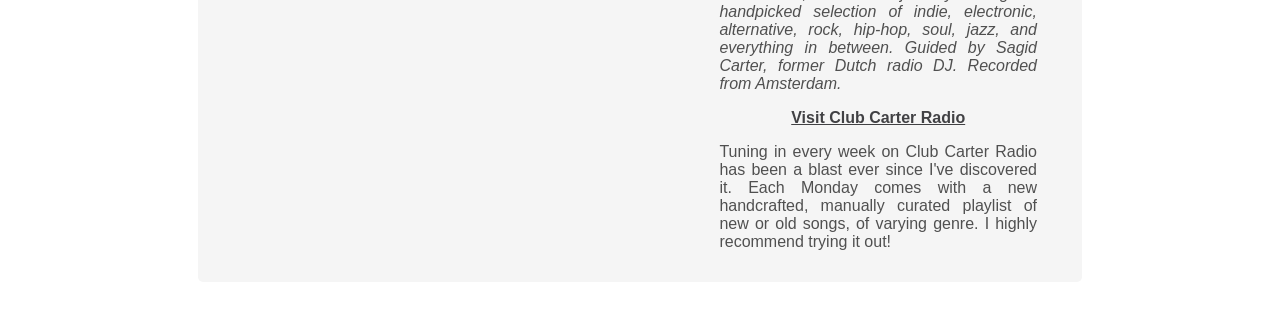
==== commit 212ed57c: "add documentation page + funfacts + minor corrections" ====
--- a/about.html
+++ b/about.html
@@ -20,7 +20,8 @@
                         <div class="header-description">
                             <h1> Gloria BENOIT </h1>
                             <p> Hi! </p>
-                            <p> Recently graduated from a Master's degree in BioInformatics at Université Paris Cité, I am now a research engineer at Institut Pasteur in Paris. </p>
+                            <p> I'm a Junior BioInformatician with a specific interest in the development and maintaining of bioinformatics tools. </p>
+                            <p> Feel free to browse my page to learn more about me :) </p>
                             <img class="gif" id="studying_monkey" alt="Studying monkey gif"" width="50" height="50" src="./gif/studying_monkey.gif">
                         </div>
                     </div>
@@ -50,6 +51,7 @@
                     <nav> 
                         <ul class='navbar'>
                             <li><a href='./index.html'> Home </a></li>
+                            <li><a href='./documentation.html'> Docs </a></li>
                             <li><a href='./conferences.html'> Conferences </a></li>
                             <li><a href='./about.html'> About Me </a></li>
                             <li>
@@ -67,90 +69,88 @@
                         <div class="news">
                             <h3>Current affiliation</h3>
                             <p>
-                                I currently am a research engineer at Institut Pasteur, in Paris, within the Statistical Genetics team led by Hugues Aschard.
+                                I am a research engineer at Institut Pasteur, in Paris, within the Statistical Genetics team led by Hugues Aschard.
                                 This follows my 6 month internship in the same team under supervision by Léo Henches, a permanent research engineer.
                             </p>
                         </div>
-                        <div class="news">
-                            <h3>Latest appearances</h3>
+
+                        <div class="news funfact">
+                            <h3>Fun fact!</h3>
                             <p>
-                                I've attended the 54th <i>European Mathematical Genetics Meeting</i> in Davos, Switzerland, in April 2026.
-                                I had the opportunity to present my work on pleiotropic pattern inference through a poster presentation.
+                                I've only started using Visual Studio Code in January 2025. Before that, I was programming the old school way using Notepad++ at home, and gedit in school.
                             </p>
                         </div>
                     </div>
                 </div>
             </section>
 
-            <section class="experience-section box-section">       
+            <section class="experience large-section box-section">       
                 <h1>Experience and Education</h1>
-                <div class="experience">
-                    <!-- Timeline Entry -->
-                    <div class="experience-entry">
-                        <div class="experience-date">2025 - Now</div>
-                        <a href="https://research.pasteur.fr/en/team/statistical-genetics/" class="experience-content" target="_blank">
-                            <h2>Research Engineer (8 month)</h2>
-                            <h3>Institut Pasteur</h3>
-                            <p>
-                                In collaboration with Michael Cho's team at the Brigham and Women's Hospital in Boston,
-                                as part of the NIH project <b>1R01HL168199-01A1</b>,
-                                I have studied the heterogeneity of chronic obstructive pulmonary disease (COPD).
-                            </p>
-                            <p>
-                                I have created a single pipeline to detect pleiotropic patterns across using six approaches:  <i>SUPERGNOVA</i>
-                                and <i>HDL-L</i>,which estimate local genetic correlations; and <i>GFA</i>, <i>Guide</i>, <i>GLEANR</i> and <i>FactorGo</i>
-                                which derive latent factors. 
-                            </p>
-                        </a>
-                    </div> 
+                <!-- Timeline Entry -->
+                <div class="experience-entry">
+                    <div class="experience-date">2025 - Now</div>
+                    <a href="https://research.pasteur.fr/en/team/statistical-genetics/" class="experience-content" target="_blank">
+                        <h2>Research Engineer (8 month)</h2>
+                        <h3>Institut Pasteur</h3>
+                        <p>
+                            In collaboration with Michael Cho's team at the Brigham and Women's Hospital in Boston,
+                            as part of the NIH project <b>1R01HL168199-01A1</b>,
+                            I have studied the heterogeneity of chronic obstructive pulmonary disease (COPD).
+                        </p>
+                        <p>
+                            I have created a single pipeline to detect pleiotropic patterns across using six approaches:  <i>SUPERGNOVA</i>
+                            and <i>HDL-L</i>,which estimate local genetic correlations; and <i>GFA</i>, <i>Guide</i>, <i>GLEANR</i> and <i>FactorGo</i>
+                            which derive latent factors. 
+                        </p>
+                    </a>
+                </div> 
 
-                    <!-- Timeline Entry -->
-                    <div class="experience-entry">
-                        <div class="experience-date">2024 - 2025</div>
-                        <a href="https://odf.u-paris.fr/fr/offre-de-formation/master-XB/sciences-technologies-sante-STS/bio-informatique-K2VO60MU/master-bioinformatique-parcours-biologie-informatique-IJTUMHHO.html" class="experience-content education" target="_blank">
-                            <h2>Master 2 in Bioinformatics</h2>
-                            <h3>Université Paris Cité</h3>
-                            <p></p>
-                            <div class="experience-internship">
-                                <div class="experience-description">
-                                    <b>Internship: Efficient cloud computing in large scale genetic data</b> (Jan-Jun 2025, <i>Pasteur Institute</i>, Léo Henches)
-                                    <p>The aim of the internship is to transition from using UK Biobank data locally to their DNAnexus platform.
-                                        The goal is to produce a range of tools that will make it easy and straightforward to perform a GWAS on DNAnexus.
-                                    </p>
-                                </div>
-                                <img src="./img/pasteur_logo.jpg" alt="Institut Pasteur" width="135px">
+                <!-- Timeline Entry -->
+                <div class="experience-entry">
+                    <div class="experience-date">2024 - 2025</div>
+                    <a href="https://www.masterbbi.fr/index.html" class="experience-content education" target="_blank">
+                        <h2>Master 2 in Bioinformatics</h2>
+                        <h3>Université Paris Cité</h3>
+                        <p></p>
+                        <div class="experience-internship">
+                            <div class="experience-description">
+                                <b>Internship: Efficient cloud computing in large scale genetic data</b> (Jan-Jun 2025, <i>Pasteur Institute</i>, Léo Henches)
+                                <p>The aim of the internship is to transition from using UK Biobank data locally to their DNAnexus platform.
+                                    The goal is to produce a range of tools that will make it easy and straightforward to perform a GWAS on DNAnexus.
+                                </p>
                             </div>
-                        </a>
-                    </div>
+                            <img src="./img/pasteur_logo.jpg" alt="Institut Pasteur" width="135px">
+                        </div>
+                    </a>
+                </div>
 
-                    <!-- Timeline Entry -->
-                    <div class="experience-entry">
-                        <div class="experience-date">2023 - 2024</div>
-                        <a href="https://odf.u-paris.fr/fr/offre-de-formation/master-XB/sciences-technologies-sante-STS/bio-informatique-K2VO60MU/master-bioinformatique-parcours-biologie-informatique-IJTUMHHO.html" class="experience-content education" target="_blank">
-                            <h2>Master 1 in Bioinformatics</h2>
-                            <h3>Université Paris Cité</h3>
-                            <p></p>
-                            <div class="experience-internship">
-                                <div class="experience-description">
-                                    <b>Internship: Experimental data processing in the mass spectrometric analysis of intact proteins</b> (Mar-Jun 2024, <i>Jacques Monod Institute</i>, Jean-Michel Camadro)
-                                    <p>The aim of the internship is to produce software suitable for processing the signal obtained by mass spectrometry for intact proteins.
-                                        The development is carried out in Python, and takes into account all data processing, as well as data analysis.
-                                    </p>
-                                </div>
-                                <img src="./img/ijm_logo.png" alt="Institut Jacques Monod" height="60px">
+                <!-- Timeline Entry -->
+                <div class="experience-entry">
+                    <div class="experience-date">2023 - 2024</div>
+                    <a href="https://www.masterbbi.fr/index.html" class="experience-content education" target="_blank">
+                        <h2>Master 1 in Bioinformatics</h2>
+                        <h3>Université Paris Cité</h3>
+                        <p></p>
+                        <div class="experience-internship">
+                            <div class="experience-description">
+                                <b>Internship: Experimental data processing in the mass spectrometric analysis of intact proteins</b> (Mar-Jun 2024, <i>Jacques Monod Institute</i>, Jean-Michel Camadro)
+                                <p>The aim of the internship is to produce software suitable for processing the signal obtained by mass spectrometry for intact proteins.
+                                    The development is carried out in Python, and takes into account all data processing, as well as data analysis.
+                                </p>
                             </div>
-                        </a>
-                    </div>
+                            <img src="./img/ijm_logo.png" alt="Institut Jacques Monod" height="60px">
+                        </div>
+                    </a>
+                </div>
 
-                    <!-- Timeline Entry -->
-                    <div class="experience-entry">
-                        <div class="experience-date">2020 - 2023</div>
-                        <a href="https://odf.u-paris.fr/fr/offre-de-formation/licence-XA/sciences-technologies-sante-STS/sciences-de-la-vie-K2VOD4MO/licence-sciences-de-la-vie-parcours-biologie-informatique-bi-JRM9ZHZ9.html" class="experience-content education" target="_blank">
-                            <h2>Bachelor in Life Sciences (Bioinformatics cursus)</h2>
-                            <h3>Université Paris Cité</h3>
-                            <p>I started my Bachelor in Life and Earth Sciences, before switching to a Bachelor in Life Sciences in order to pursue BioInformatics.</p> 
-                        </a>
-                    </div>
+                <!-- Timeline Entry -->
+                <div class="experience-entry">
+                    <div class="experience-date">2020 - 2023</div>
+                    <a href="https://odf.u-paris.fr/fr/offre-de-formation/licence-XA/sciences-technologies-sante-STS/sciences-de-la-vie-K2VOD4MO/licence-sciences-de-la-vie-parcours-biologie-informatique-bi-JRM9ZHZ9.html" class="experience-content education" target="_blank">
+                        <h2>Bachelor in Life Sciences (Bioinformatics cursus)</h2>
+                        <h3>Université Paris Cité</h3>
+                        <p>I started my Bachelor in Life and Earth Sciences, before switching to a Bachelor in Life Sciences in order to pursue BioInformatics.</p> 
+                    </a>
                 </div>
             </section>
 
--- a/funmode.css
+++ b/funmode.css
@@ -76,6 +76,14 @@
   border-radius: 50%;
 }
 
+/* News */
+.funfact{
+  display: none;
+}
+
+.fun .funfact{
+  display: block;
+}
 
 /* HOMEPAGE */
 .fun #pp {
@@ -102,6 +110,12 @@
   color: #bd632f;
 }
 
+/* DOCUMENTATION */
+.fun .doc-content {
+  color: #414144;
+}
+
+
 /* CONFERENCES */
 /* Poster gallery */
 .fun .gallery .carousel {
@@ -115,7 +129,7 @@
 
 /* ABOUT ME */
 /* Experiences */
-.fun .experience-section {
+.fun .large-section {
   background-color: #fcf5ef;
 }
 
--- a/style.css
+++ b/style.css
@@ -44,6 +44,23 @@
   transform: scale(1.01);
 }
 
+.large-section {
+  background-color: whitesmoke;
+  width: auto;
+  display: flex;
+  flex-direction: column;
+  justify-content: center;
+}
+
+.large-section h1 {
+  background: none;
+}
+
+.large-section.box-section {
+  text-align: center;
+  margin: 15px 0;
+}
+
 
 /* Navigation bar */
 nav {
@@ -211,6 +228,44 @@
   margin-top: 0;
 }
 
+/* DOCUMENTATIONS */
+.documentation h1 {
+  margin-bottom: 30px;
+}
+
+.documentation .doc-entry {
+  display: flex;
+  margin: 0 50px 30px;
+}
+
+.doc-content {
+  display: flex;
+  justify-content: space-between;
+  padding: 15px 30px;
+  align-items: center;
+  background-color: white !important;
+}
+
+.doc-content img {
+  width: 25%;
+}
+
+.doc-info {
+  /* padding-right: 30px; */
+  display: flex;
+  flex-direction: column;
+  align-items: center;
+  width: 72%;
+}
+
+.doc-info h3 {
+  margin: 0;
+}
+
+.doc-info p {
+  margin-bottom: 0;
+}
+
 /* CONFERENCES */
 .posters .gallery {
   width: 100%;
@@ -284,26 +339,6 @@
 
 /* ABOUT ME */
 /* Experiences */
-.experience-section {
-  background-color: whitesmoke;
-  width: auto;
-}
-
-.experience-section h1 {
-  background: none;
-}
-
-.experience-section.box-section {
-  text-align: center;
-  margin: 15px 0;
-}
-
-.experience {
-  display: flex;
-  flex-direction: column;
-  justify-content: center;
-}
-
 .experience-entry {
   display: flex;
   justify-content: space-between;
